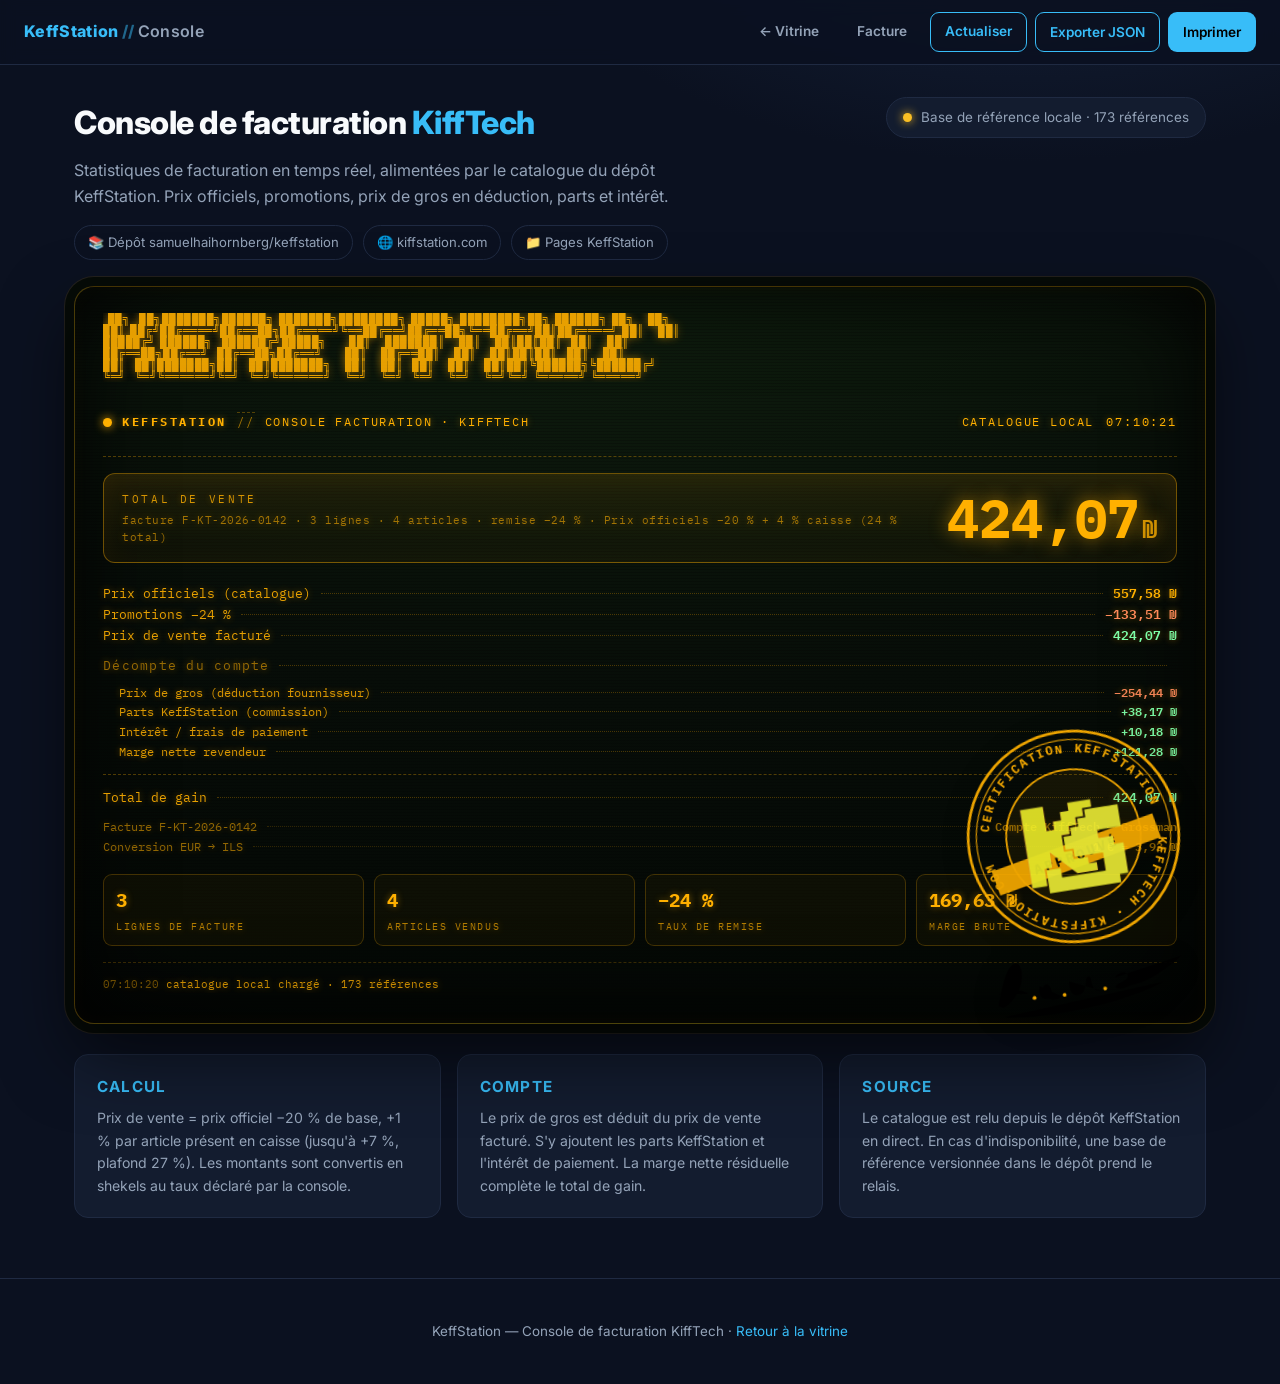
==== apps/console/index.html @ 251ac077 "feat(console): console de facturation KeffStation x KiffTech en temps reel - Nouvelle app apps/conso" ====
<!DOCTYPE html>
<html lang="fr">
<head>
  <meta charset="UTF-8">
  <meta name="viewport" content="width=device-width, initial-scale=1.0">
  <title>Console de facturation - KeffStation x KiffTech</title>
  <meta name="description" content="Console KeffStation : statistiques de facturation KiffTech en temps reel, promotions, prix officiels, prix de gros, parts et interets.">
  <link rel="stylesheet" href="../shared/kifftech-console.css">
  <link rel="stylesheet" href="css/style.css">
  <link rel="preconnect" href="https://fonts.googleapis.com">
  <link rel="preconnect" href="https://fonts.gstatic.com" crossorigin>
  <link href="https://fonts.googleapis.com/css2?family=IBM+Plex+Mono:wght@400;600;700&family=VT323&family=Inter:wght@400;600;800&display=swap" rel="stylesheet">
</head>
<body>

  <nav class="topbar">
    <a class="brand" href="../vitrine/index.html">KeffStation <span class="sep">//</span> <span class="brand-sub">Console</span></a>
    <div class="topbar-actions">
      <a class="btn ghost" href="../vitrine/index.html">&#8592; Vitrine</a>
      <a class="btn ghost" href="../factureboutique/index.html">Facture</a>
      <a class="btn outline" id="btnSync" href="#" rel="noopener">Actualiser</a>
      <button class="btn outline" id="btnExport" type="button">Exporter JSON</button>
      <button class="btn primary" id="btnPrint" type="button">Imprimer</button>
    </div>
  </nav>

  <main class="shell">
    <section class="hero">
      <div class="hero-left">
        <h1>Console de facturation <span class="accent">KiffTech</span></h1>
        <p>Statistiques de facturation en temps r&eacute;el, aliment&eacute;es par le catalogue du d&eacute;p&ocirc;t KeffStation. Prix officiels, promotions, prix de gros en d&eacute;duction, parts et int&eacute;r&ecirc;t.</p>
        <div class="liens">
          <a class="lien" id="lienDepot" href="https://github.com/samuelhaihornberg/keffstation" target="_blank" rel="noopener">&#128279; D&eacute;p&ocirc;t keffstation</a>
          <a class="lien" id="lienSite" href="https://kiffstation.com" target="_blank" rel="noopener">&#127760; kiffstation.com</a>
          <a class="lien" id="lienPages" href="https://samuelhaihornberg.github.io/keffstation/" target="_blank" rel="noopener">&#128193; Pages KeffStation</a>
        </div>
      </div>
      <div class="hero-right">
        <div class="puce" id="puceSource">
          <span class="pastille"></span>
          <span id="puceTexte">Connexion au catalogue…</span>
        </div>
      </div>
    </section>

    <section id="consoleZone" class="console-zone"></section>

    <section class="notes">
      <div class="note">
        <h3>Calcul</h3>
        <p>Prix de vente = prix officiel &minus;20 % de base, +1 % par article pr&eacute;sent en caisse (jusqu'&agrave; +7 %, plafond 27 %). Les montants sont convertis en shekels au taux d&eacute;clar&eacute; par la console.</p>
      </div>
      <div class="note">
        <h3>Compte</h3>
        <p>Le prix de gros est d&eacute;duit du prix de vente factur&eacute;. S'y ajoutent les parts KeffStation et l'int&eacute;r&ecirc;t de paiement. La marge nette r&eacute;siduelle compl&egrave;te le total de gain.</p>
      </div>
      <div class="note">
        <h3>Source</h3>
        <p>Le catalogue est relu depuis le d&eacute;p&ocirc;t KeffStation en direct. En cas d'indisponibilit&eacute;, une base de r&eacute;f&eacute;rence versionn&eacute;e dans le d&eacute;p&ocirc;t prend le relais.</p>
      </div>
    </section>
  </main>

  <footer class="footer">
    <p>KeffStation &mdash; Console de facturation KiffTech &middot; <a href="../vitrine/index.html">Retour &agrave; la vitrine</a></p>
  </footer>

  <script src="../shared/kifftech-engine.js"></script>
  <script src="../shared/kifftech-console.js"></script>
  <script src="js/script.js"></script>
</body>
</html>
---- apps/shared/kifftech-console.css ----
/* =====================================================================
   KeffStation × KiffTech — console rétro + tampon de certification
   ===================================================================== */

/* ------------------------------------------------------------- console */
.kt-console {
  position: relative;
  --kt-encre: #ffb000;
  --kt-encre-doux: rgba(255, 176, 0, .62);
  --kt-fond: #060b07;
}

.kt-crt {
  position: relative;
  isolation: isolate;
  background:
    radial-gradient(130% 120% at 50% -10%, #10200f 0%, #070d08 55%, #030704 100%);
  border: 1px solid rgba(255, 176, 0, .26);
  border-radius: 20px;
  padding: 26px 28px 30px;
  box-shadow:
    inset 0 0 90px rgba(0, 0, 0, .92),
    inset 0 0 14px rgba(255, 176, 0, .07),
    0 30px 70px rgba(0, 0, 0, .6),
    0 0 0 9px rgba(6, 11, 7, .95),
    0 0 0 10px rgba(255, 176, 0, .1);
  overflow: hidden;
  color: var(--kt-encre);
  font-family: 'IBM Plex Mono', ui-monospace, 'DejaVu Sans Mono', 'Courier New', monospace;
  font-size: 13.5px;
  line-height: 1.65;
  text-shadow: 0 0 7px rgba(255, 176, 0, .45);
}

/* lignes de balayage + vignette */
.kt-crt::before {
  content: "";
  position: absolute; inset: 0;
  pointer-events: none;
  background: repeating-linear-gradient(to bottom, rgba(0, 0, 0, .28) 0 1px, transparent 1px 3px);
  mix-blend-mode: multiply;
  opacity: .8;
  z-index: 3;
}
.kt-crt::after {
  content: "";
  position: absolute; inset: 0;
  pointer-events: none;
  background: radial-gradient(115% 105% at 50% 45%, transparent 52%, rgba(0, 0, 0, .72) 100%);
  z-index: 2;
}

.kt-crt > * { position: relative; z-index: 4; }

/* ---------------------------------------------------------------- entête */
.kt-head {
  display: flex; flex-wrap: wrap; align-items: center; gap: 10px;
  border-bottom: 1px dashed rgba(255, 176, 0, .3);
  padding-bottom: 12px; margin-bottom: 16px;
  font-size: 11.5px; letter-spacing: .16em; text-transform: uppercase;
}
.kt-head .kt-marque { font-weight: 700; letter-spacing: .22em; }
.kt-head .kt-sep { color: var(--kt-encre-doux); }
.kt-head .kt-droite { margin-left: auto; display: flex; gap: 12px; align-items: center; }
.kt-led { width: 9px; height: 9px; border-radius: 50%; background: #35e07a; box-shadow: 0 0 10px #35e07a; }
.kt-led.wait { background: #ffb000; box-shadow: 0 0 10px #ffb000; animation: kt-blink 1s steps(2, end) infinite; }
.kt-led.err { background: #ff5a5a; box-shadow: 0 0 10px #ff5a5a; }
@keyframes kt-blink { 50% { opacity: .25; } }

/* -------------------------------------------------------- bannière ASCII */
.kt-banner {
  margin: 0 0 18px;
  font-family: 'VT323', 'IBM Plex Mono', ui-monospace, monospace;
  font-size: clamp(5px, 1.35vw, 11px);
  line-height: 1.05;
  letter-spacing: .5px;
  color: var(--kt-encre);
  opacity: .9;
  overflow-x: auto;
  white-space: pre;
  text-shadow: 0 0 9px rgba(255, 176, 0, .55);
}

/* --------------------------------------------------------------- lignes */
.kt-lignes { display: block; }
.kt-row {
  display: flex; align-items: baseline; gap: .6rem;
  white-space: nowrap;
  font-size: 12.6px;
}
.kt-row .kt-lbl { flex: 0 0 auto; opacity: .9; }
.kt-row .kt-dots { flex: 1 1 auto; border-bottom: 1px dotted rgba(255, 176, 0, .28); transform: translateY(-4px); }
.kt-row .kt-val { flex: 0 0 auto; font-weight: 600; font-variant-numeric: tabular-nums; }
.kt-row.neg .kt-val { color: #ff8a5a; }
.kt-row.pos .kt-val { color: #7dffa8; }
.kt-row.dim { opacity: .62; font-size: 11.6px; }
.kt-row.rule { margin: 9px 0 7px; color: var(--kt-encre-doux); letter-spacing: .1em; }
.kt-row.sous { padding-left: 16px; font-size: 12px; opacity: .95; }

.kt-sep { margin: 12px 0; border: 0; border-top: 1px dashed rgba(255, 176, 0, .3); }

/* --------------------------------------------------------- grand total */
.kt-tete {
  display: grid; grid-template-columns: 1fr auto; align-items: center; gap: 16px;
  margin: 16px 0 20px; padding: 16px 18px;
  border: 1px solid rgba(255, 176, 0, .4);
  border-radius: 12px;
  background: linear-gradient(180deg, rgba(255, 176, 0, .09), rgba(255, 176, 0, .02));
  box-shadow: inset 0 0 30px rgba(255, 176, 0, .07);
}
.kt-tete .kt-tete-lbl { font-size: 11px; letter-spacing: .24em; text-transform: uppercase; opacity: .82; }
.kt-tete .kt-tete-sub { font-size: 10.6px; opacity: .6; margin-top: 3px; letter-spacing: .05em; }
.kt-tete .kt-montant {
  font-size: clamp(2.1rem, 6vw, 3.4rem);
  font-weight: 700; line-height: 1;
  font-variant-numeric: tabular-nums;
  text-shadow: 0 0 18px rgba(255, 176, 0, .6);
  white-space: nowrap;
}
.kt-tete .kt-montant .kt-devise { font-size: .48em; opacity: .8; margin-left: .12em; }

/* ---------------------------------------------------------- grille KPI */
.kt-kpis {
  display: grid; grid-template-columns: repeat(auto-fit, minmax(120px, 1fr));
  gap: 10px; margin: 18px 0 4px;
}
.kt-kpi {
  border: 1px solid rgba(255, 176, 0, .22);
  border-radius: 9px; padding: 10px 12px;
  background: rgba(255, 176, 0, .04);
}
.kt-kpi .v { font-size: 1.18rem; font-weight: 700; font-variant-numeric: tabular-nums; }
.kt-kpi .l { font-size: 9.6px; letter-spacing: .16em; text-transform: uppercase; opacity: .68; margin-top: 3px; }

/* ------------------------------------------------------------- journal */
.kt-journal {
  margin-top: 16px; padding-top: 12px;
  border-top: 1px dashed rgba(255, 176, 0, .26);
  font-size: 11px; opacity: .78; max-height: 92px; overflow: hidden;
}
.kt-journal div { white-space: nowrap; overflow: hidden; text-overflow: ellipsis; }
.kt-journal .h { opacity: .55; }
.kt-journal .erreur { color: #ff8a5a; opacity: 1; }

.kt-curseur {
  display: inline-block; width: .6em; height: 1.05em;
  background: var(--kt-encre); vertical-align: -2px;
  box-shadow: 0 0 8px var(--kt-encre);
  animation: kt-blink 1.05s steps(2, end) infinite;
}

/* ------------------------------------------------------------- tampon */
.kt-tampon {
  position: absolute;
  right: 18px; bottom: 8px;
  width: clamp(148px, 21vw, 218px);
  transform: rotate(-9deg);
  pointer-events: none;
  z-index: 6;
  opacity: .93;
  filter: drop-shadow(0 6px 14px rgba(0, 0, 0, .5));
}
.kt-tampon svg { width: 100%; height: auto; display: block; overflow: visible; }
.kt-tampon .encre { fill: none; stroke: var(--kt-encre); stroke-width: 3; }
.kt-tampon .encre-fine { fill: none; stroke: var(--kt-encre); stroke-width: 1.4; opacity: .85; }
.kt-tampon .texte-anneau {
  fill: var(--kt-encre); font-size: 13.5px; font-weight: 700;
  letter-spacing: 2.4px; font-family: 'IBM Plex Mono', monospace;
}
.kt-tampon .texte-centre {
  fill: var(--kt-encre); font-size: 15px; font-weight: 700;
  letter-spacing: 4px; font-family: 'IBM Plex Mono', monospace;
}
.kt-tampon .texte-bandeau {
  fill: #050a06; font-size: 15px; font-weight: 700;
  letter-spacing: 3.4px; font-family: 'IBM Plex Mono', monospace;
}
.kt-tampon .disque { fill: rgba(255, 176, 0, .07); stroke: var(--kt-encre); stroke-width: 2; }
.kt-tampon .logo { position: absolute; left: 50%; top: 41%; transform: translate(-50%, -50%); width: 46%; filter: sepia(1) saturate(4.4) hue-rotate(-18deg) brightness(1.35) contrast(.9); opacity: .95; }
.kt-tampon .signature { position: absolute; left: 50%; bottom: -8%; transform: translateX(-46%) rotate(-3deg); width: 92%; }
.kt-tampon .signature path { fill: none; stroke: var(--kt-encre); stroke-width: 3.4; stroke-linecap: round; stroke-linejoin: round; opacity: .92; }
.kt-tampon .signature .flèche { stroke-width: 2.2; opacity: .6; }

/* --------------------------------------------------- variante sur papier */
.kt-console.papier {
  --kt-encre: #14417a;
  --kt-encre-doux: rgba(20, 65, 122, .6);
}
.kt-console.papier .kt-crt {
  background: linear-gradient(180deg, #fdfaf2 0%, #f6f0e2 100%);
  border-color: rgba(20, 65, 122, .3);
  color: var(--kt-encre);
  text-shadow: none;
  box-shadow: 0 18px 44px rgba(0, 0, 0, .28), 0 0 0 9px rgba(253, 250, 242, .9), 0 0 0 10px rgba(20, 65, 122, .18);
}
.kt-console.papier .kt-crt::before { background: repeating-linear-gradient(to bottom, rgba(20, 65, 122, .05) 0 1px, transparent 1px 4px); mix-blend-mode: multiply; opacity: .5; }
.kt-console.papier .kt-crt::after { background: radial-gradient(120% 110% at 50% 40%, transparent 60%, rgba(120, 100, 60, .16) 100%); }
.kt-console.papier .kt-tete { background: linear-gradient(180deg, rgba(20, 65, 122, .07), rgba(20, 65, 122, .01)); border-color: rgba(20, 65, 122, .32); box-shadow: inset 0 0 26px rgba(20, 65, 122, .05); }
.kt-console.papier .kt-tete .kt-montant { text-shadow: none; }
.kt-console.papier .kt-row.neg .kt-val { color: #a4431f; }
.kt-console.papier .kt-row.pos .kt-val { color: #14663f; }
.kt-console.papier .kt-tampon .logo { filter: none; opacity: .92; }
.kt-console.papier .kt-tampon .texte-bandeau { fill: #fdfaf2; }

/* ------------------------------------------------------------ vignette */
.kt-vignette {
  display: grid; grid-template-columns: repeat(auto-fit, minmax(148px, 1fr));
  gap: 12px; margin-top: 16px;
}
.kt-vignette .vt {
  border: 1px solid var(--kt-surface-2, rgba(255, 255, 255, .1));
  border-radius: 12px; padding: 14px 16px;
  background: var(--kt-surface, rgba(255, 255, 255, .04));
}
.kt-vignette .vt .v { font-size: 1.5rem; font-weight: 800; font-variant-numeric: tabular-nums; }
.kt-vignette .vt .l { font-size: .74rem; letter-spacing: .1em; text-transform: uppercase; opacity: .66; margin-top: 4px; }

.kt-actions { display: flex; flex-wrap: wrap; gap: 10px; margin-top: 18px; }

@media (max-width: 720px) {
  .kt-crt { padding: 20px 16px 24px; font-size: 12px; }
  .kt-tete { grid-template-columns: 1fr; gap: 8px; }
  .kt-tampon { width: 132px; right: 6px; bottom: -4px; opacity: .8; }
  .kt-row { white-space: normal; }
  .kt-row .kt-dots { display: none; }
}
@media print {
  .kt-crt { box-shadow: none; }
  .kt-crt::before, .kt-crt::after { display: none; }
}
---- apps/console/css/style.css ----
/* Console de facturation — KeffStation */
:root {
  --primary: #38bdf8;
  --primary-dark: #0ea5e9;
  --dark: #0b1120;
  --surface: #131c2f;
  --surface-2: #1f2a42;
  --text: #f8fafc;
  --muted: #94a3b8;
}

* { box-sizing: border-box; }

body {
  font-family: 'Inter', system-ui, -apple-system, 'Segoe UI', Roboto, sans-serif;
  background: var(--dark);
  color: var(--text);
  margin: 0;
  line-height: 1.6;
  background-image: radial-gradient(900px 500px at 80% -10%, #16233d 0%, transparent 60%);
}

a { color: inherit; text-decoration: none; }

/* ------------------------------------------------------------- topbar */
.topbar {
  position: sticky; top: 0; z-index: 50;
  display: flex; align-items: center; gap: 16px; flex-wrap: wrap;
  padding: 12px 24px;
  background: rgba(11, 17, 32, .88);
  backdrop-filter: blur(8px);
  border-bottom: 1px solid var(--surface-2);
}
.brand { font-weight: 800; letter-spacing: .02em; color: var(--primary); }
.brand .sep { opacity: .5; }
.brand .brand-sub { color: var(--muted); font-weight: 600; }
.topbar-actions { margin-left: auto; display: flex; gap: 8px; flex-wrap: wrap; }

.btn {
  display: inline-flex; align-items: center; justify-content: center; gap: 6px;
  padding: 8px 14px; border-radius: 9px; border: 1px solid transparent;
  font-size: .85rem; font-weight: 600; cursor: pointer;
  transition: all .18s; font-family: inherit;
}
.btn.ghost { color: var(--muted); border-color: transparent; }
.btn.ghost:hover { color: var(--text); background: var(--surface-2); }
.btn.outline { color: var(--primary); border-color: var(--primary); background: transparent; }
.btn.outline:hover { background: var(--primary); color: #000; }
.btn.primary { background: var(--primary); color: #000; }
.btn.primary:hover { background: var(--primary-dark); }

/* --------------------------------------------------------------- shell */
.shell { max-width: 1180px; margin: 0 auto; padding: 32px 24px 60px; }

/* ---------------------------------------------------------------- hero */
.hero {
  display: flex; gap: 24px; align-items: flex-start; justify-content: space-between;
  flex-wrap: wrap; margin-bottom: 26px;
}
.hero h1 { font-size: 2rem; font-weight: 800; margin: 0 0 10px; letter-spacing: -.5px; }
.hero .accent { color: var(--primary); }
.hero p { margin: 0 0 16px; color: var(--muted); max-width: 640px; }
.liens { display: flex; gap: 10px; flex-wrap: wrap; }
.lien {
  display: inline-flex; align-items: center; gap: 6px;
  font-size: .82rem; color: var(--muted);
  border: 1px solid var(--surface-2); border-radius: 999px; padding: 6px 13px;
  transition: all .18s;
}
.lien:hover { color: var(--primary); border-color: var(--primary); }

.puce {
  display: inline-flex; align-items: center; gap: 9px;
  background: var(--surface); border: 1px solid var(--surface-2);
  border-radius: 999px; padding: 9px 16px; font-size: .84rem; color: var(--muted);
  white-space: nowrap;
}
.puce .pastille { width: 9px; height: 9px; border-radius: 50%; background: #fbbf24; box-shadow: 0 0 10px #fbbf24; }
.puce[data-etat="live"] .pastille { background: #34d399; box-shadow: 0 0 10px #34d399; }
.puce[data-etat="erreur"] .pastille { background: #f87171; box-shadow: 0 0 10px #f87171; }

/* -------------------------------------------------------------- console */
.console-zone { margin-bottom: 30px; }

.erreur {
  border: 1px solid rgba(248, 113, 113, .4);
  background: rgba(248, 113, 113, .1);
  color: #fca5a5;
  border-radius: 12px; padding: 18px 20px; font-size: .9rem;
}

/* --------------------------------------------------------------- notes */
.notes { display: grid; grid-template-columns: repeat(auto-fit, minmax(250px, 1fr)); gap: 16px; }
.note {
  background: var(--surface); border: 1px solid var(--surface-2);
  border-radius: 14px; padding: 20px 22px;
}
.note h3 { margin: 0 0 8px; font-size: .95rem; text-transform: uppercase; letter-spacing: .08em; color: var(--primary); }
.note p { margin: 0; font-size: .88rem; color: var(--muted); }

/* -------------------------------------------------------------- footer */
.footer { padding: 28px 24px; border-top: 1px solid var(--surface-2); text-align: center; color: var(--muted); font-size: .84rem; }
.footer a { color: var(--primary); }

@media (max-width: 640px) {
  .hero h1 { font-size: 1.5rem; }
  .topbar { padding: 10px 16px; }
  .shell { padding: 24px 16px 48px; }
}
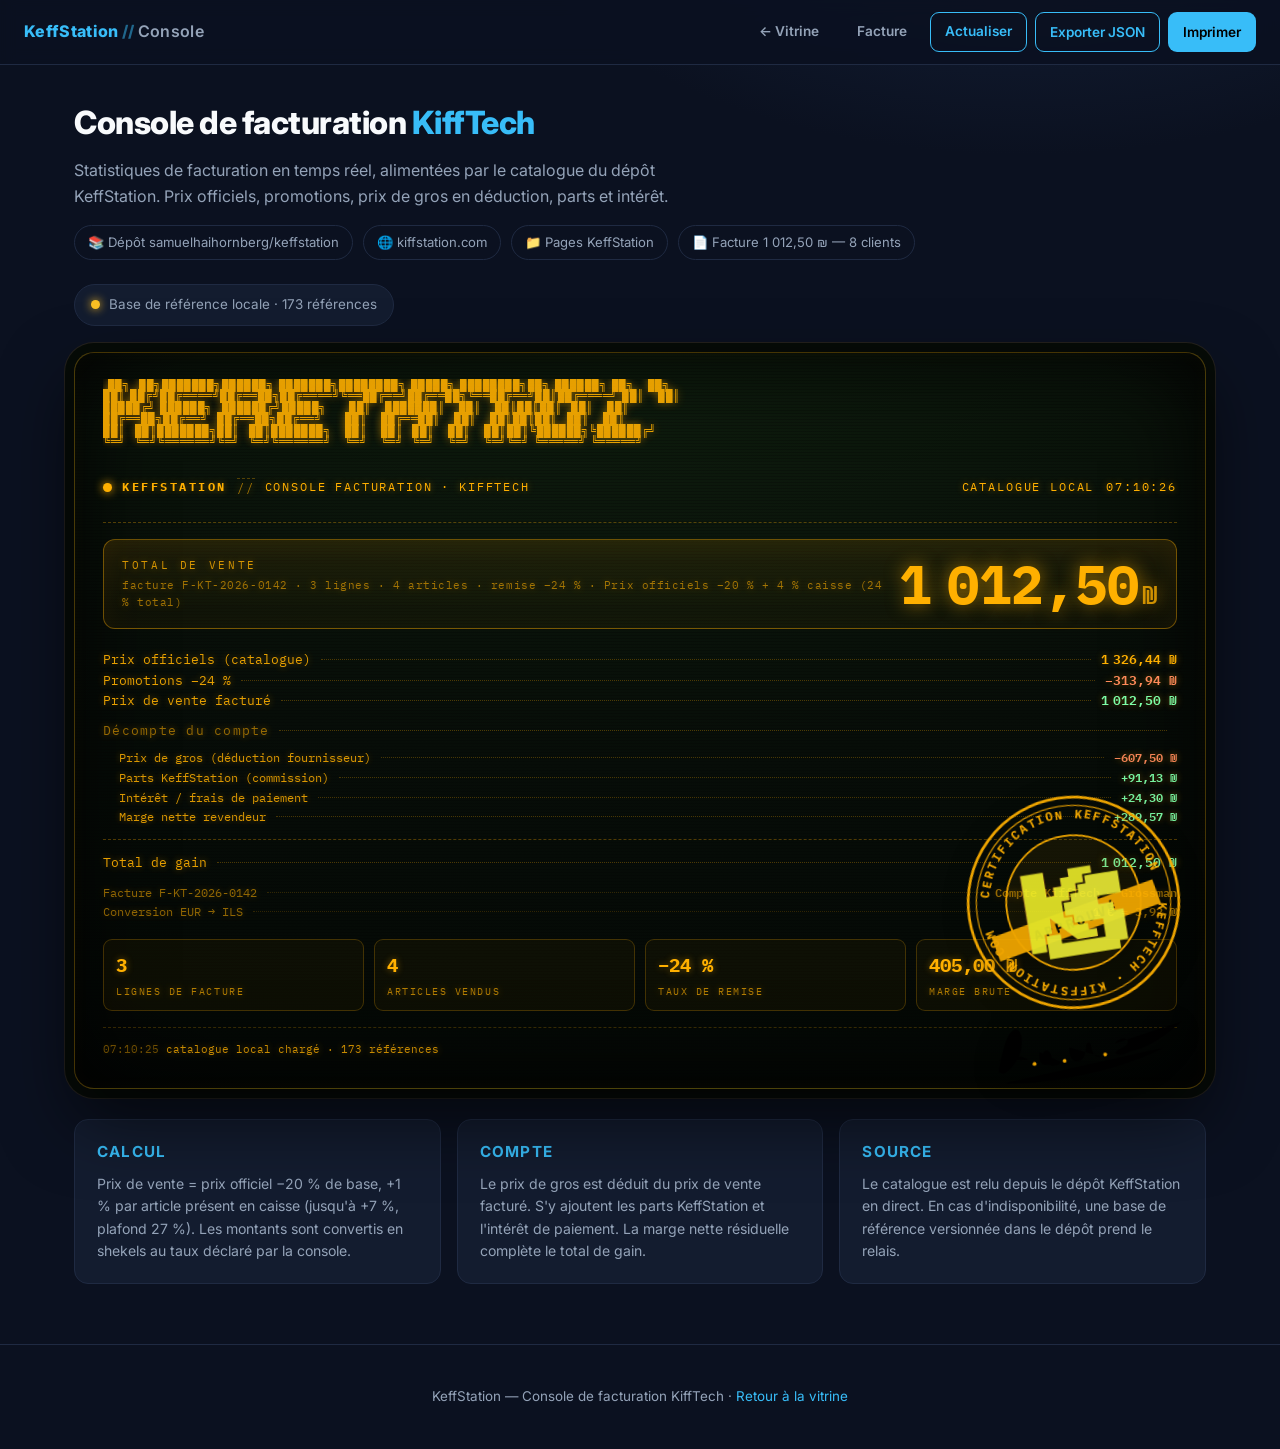
==== commit 006a4b8e: "feat(console): facture de reference a 1 012,50 NIS - data/kifftech-ventes.json : nouvelle facture de" ====
--- a/apps/console/index.html
+++ b/apps/console/index.html
@@ -33,6 +33,7 @@
           <a class="lien" id="lienDepot" href="https://github.com/samuelhaihornberg/keffstation" target="_blank" rel="noopener">&#128279; D&eacute;p&ocirc;t keffstation</a>
           <a class="lien" id="lienSite" href="https://kiffstation.com" target="_blank" rel="noopener">&#127760; kiffstation.com</a>
           <a class="lien" id="lienPages" href="https://samuelhaihornberg.github.io/keffstation/" target="_blank" rel="noopener">&#128193; Pages KeffStation</a>
+          <a class="lien" href="../simulation/index.html">&#128196; Facture 1 012,50 &#8362; &mdash; 8 clients</a>
         </div>
       </div>
       <div class="hero-right">
